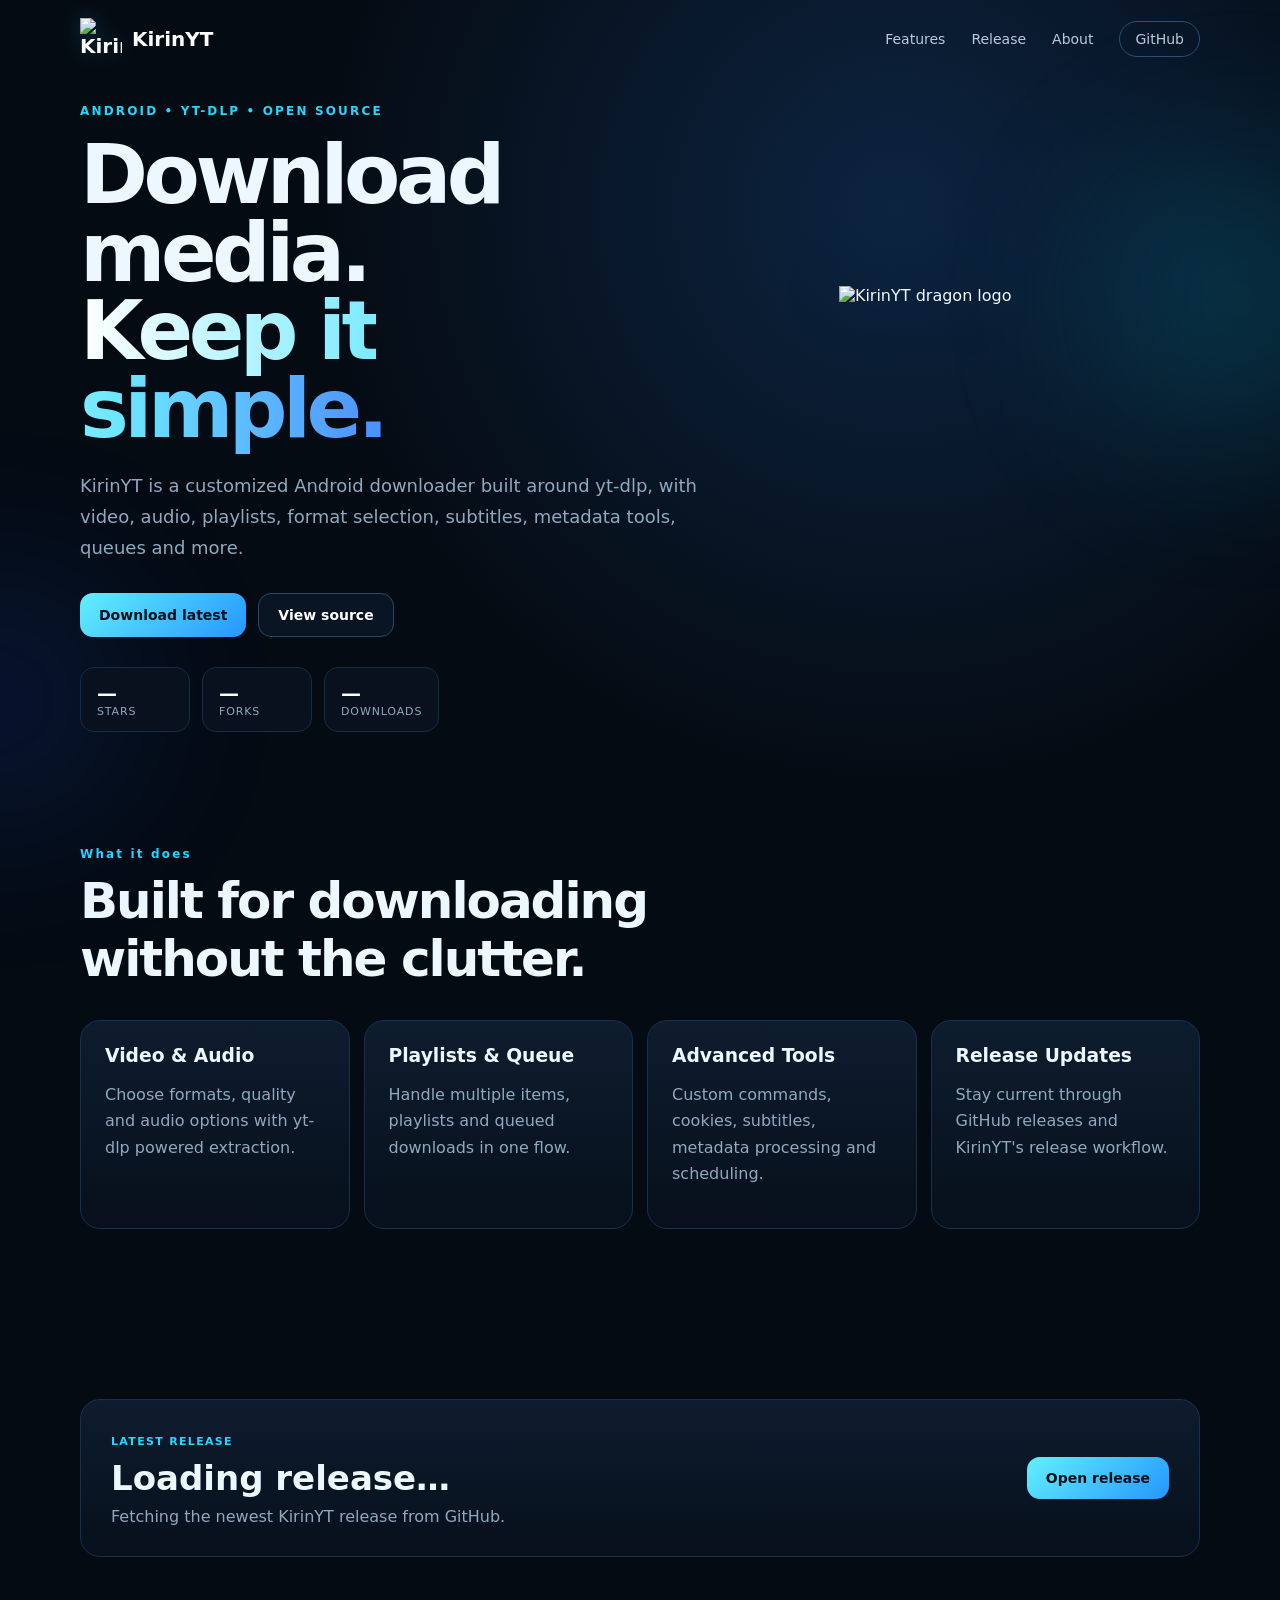
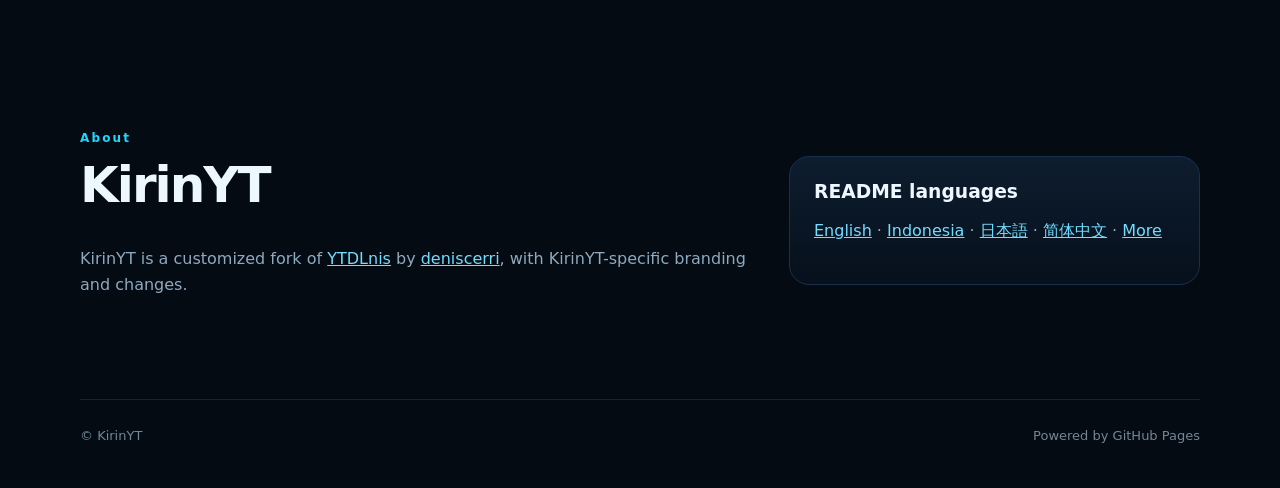
==== site/index.html @ 7d74df69 "pages: use stable KirinYT logo source" ====
<!doctype html>
<html lang="en">
<head>
  <meta charset="utf-8">
  <meta name="viewport" content="width=device-width,initial-scale=1">
  <meta name="theme-color" content="#07111f">
  <meta name="description" content="KirinYT — Android video and audio downloader powered by yt-dlp.">
  <title>KirinYT</title>
  <link rel="icon" href="https://raw.githubusercontent.com/Lanzkila/KirinYT/main/app/src/main/res/drawable/kirinyt_readme_logo.webp" type="image/webp">
  <link rel="stylesheet" href="./style.css">
</head>
<body>
  <div class="glow glow-a"></div><div class="glow glow-b"></div>
  <header class="nav wrap">
    <a class="brand" href="./"><img src="https://raw.githubusercontent.com/Lanzkila/KirinYT/main/app/src/main/res/drawable/kirinyt_readme_logo.webp" alt="KirinYT"><span>KirinYT</span></a>
    <nav>
      <a href="#features">Features</a>
      <a href="#release">Release</a>
      <a href="#about">About</a>
      <a class="nav-github" href="https://github.com/Lanzkila/KirinYT">GitHub</a>
    </nav>
  </header>

  <main>
    <section class="hero wrap">
      <div class="hero-copy">
        <div class="eyebrow">ANDROID • YT-DLP • OPEN SOURCE</div>
        <h1>Download media.<br><span>Keep it simple.</span></h1>
        <p>KirinYT is a customized Android downloader built around yt-dlp, with video, audio, playlists, format selection, subtitles, metadata tools, queues and more.</p>
        <div class="actions">
          <a id="downloadBtn" class="btn primary" href="https://github.com/Lanzkila/KirinYT/releases/latest">Download latest</a>
          <a class="btn ghost" href="https://github.com/Lanzkila/KirinYT">View source</a>
        </div>
        <div class="stats">
          <a href="https://github.com/Lanzkila/KirinYT/stargazers"><b id="stars">—</b><span>Stars</span></a>
          <a href="https://github.com/Lanzkila/KirinYT/forks"><b id="forks">—</b><span>Forks</span></a>
          <a href="https://github.com/Lanzkila/KirinYT/releases"><b id="downloads">—</b><span>Downloads</span></a>
        </div>
      </div>
      <div class="hero-art">
        <div class="logo-shell"><img src="https://raw.githubusercontent.com/Lanzkila/KirinYT/main/app/src/main/res/drawable/kirinyt_readme_logo.webp" alt="KirinYT dragon logo"></div>
      </div>
    </section>

    <section id="features" class="section wrap">
      <div class="section-head"><span>What it does</span><h2>Built for downloading without the clutter.</h2></div>
      <div class="grid">
        <article><h3>Video & Audio</h3><p>Choose formats, quality and audio options with yt-dlp powered extraction.</p></article>
        <article><h3>Playlists & Queue</h3><p>Handle multiple items, playlists and queued downloads in one flow.</p></article>
        <article><h3>Advanced Tools</h3><p>Custom commands, cookies, subtitles, metadata processing and scheduling.</p></article>
        <article><h3>Release Updates</h3><p>Stay current through GitHub releases and KirinYT's release workflow.</p></article>
      </div>
    </section>

    <section id="release" class="section wrap">
      <div class="release-card">
        <div>
          <span class="pill">LATEST RELEASE</span>
          <h2 id="releaseName">Loading release…</h2>
          <p id="releaseDate">Fetching the newest KirinYT release from GitHub.</p>
        </div>
        <a id="releaseLink" class="btn primary" href="https://github.com/Lanzkila/KirinYT/releases">Open release</a>
      </div>
    </section>

    <section id="about" class="section wrap two-col">
      <div>
        <div class="section-head"><span>About</span><h2>KirinYT</h2></div>
        <p>KirinYT is a customized fork of <a href="https://github.com/deniscerri/ytdlnis">YTDLnis</a> by <a href="https://github.com/deniscerri">deniscerri</a>, with KirinYT-specific branding and changes.</p>
      </div>
      <div class="languages">
        <h3>README languages</h3>
        <p><a href="https://github.com/Lanzkila/KirinYT/blob/main/README.md">English</a> · <a href="https://github.com/Lanzkila/KirinYT/blob/main/README-id.md">Indonesia</a> · <a href="https://github.com/Lanzkila/KirinYT/blob/main/README-ja.md">日本語</a> · <a href="https://github.com/Lanzkila/KirinYT/blob/main/README-zh_CN.md">简体中文</a> · <a href="https://github.com/Lanzkila/KirinYT">More</a></p>
      </div>
    </section>
  </main>

  <footer class="wrap"><span>© KirinYT</span><span>Powered by GitHub Pages</span></footer>
  <script src="./app.js"></script>
</body>
</html>
---- site/style.css ----
:root{--bg:#050b13;--panel:#0a1422;--line:#17314d;--text:#edf7ff;--muted:#8fa9bf;--cyan:#20d9ff;--blue:#2187ff}*{box-sizing:border-box}html{scroll-behavior:smooth}body{margin:0;background:radial-gradient(circle at 70% 10%,#0c2440 0,transparent 28%),var(--bg);color:var(--text);font-family:Inter,ui-sans-serif,system-ui,-apple-system,Segoe UI,sans-serif;overflow-x:hidden}.wrap{width:min(1120px,calc(100% - 40px));margin:auto}.nav{height:78px;display:flex;align-items:center;justify-content:space-between;position:relative;z-index:5}.brand{display:flex;align-items:center;gap:10px;color:white;text-decoration:none;font-weight:800;font-size:20px}.brand img{width:42px;height:42px;object-fit:contain;display:block;filter:drop-shadow(0 0 10px rgba(32,217,255,.22))}.nav nav{display:flex;gap:26px;align-items:center}.nav nav a{color:#b9cadd;text-decoration:none;font-size:14px}.nav-github{border:1px solid #285177;border-radius:999px;padding:9px 15px}.hero{min-height:680px;display:grid;grid-template-columns:1.15fr .85fr;align-items:center;gap:40px;position:relative}.eyebrow,.section-head span{color:var(--cyan);font-size:12px;letter-spacing:.18em;font-weight:800}.hero h1{font-size:clamp(48px,7vw,82px);line-height:.95;margin:18px 0 24px;letter-spacing:-.055em}.hero h1 span{background:linear-gradient(90deg,#fff,#6de8ff 55%,#4c8fff);-webkit-background-clip:text;color:transparent}.hero p{max-width:680px;color:var(--muted);font-size:18px;line-height:1.7}.actions{display:flex;gap:12px;margin:30px 0}.btn{display:inline-flex;align-items:center;justify-content:center;padding:13px 19px;border-radius:13px;text-decoration:none;font-weight:800;font-size:14px}.primary{color:#001019;background:linear-gradient(135deg,#63efff,#2597ff)}.ghost{color:white;border:1px solid #284866;background:#091522}.stats{display:flex;gap:12px;flex-wrap:wrap}.stats a{min-width:110px;padding:13px 16px;border:1px solid #152e46;border-radius:14px;background:#08111d;color:white;text-decoration:none;display:flex;flex-direction:column}.stats b{font-size:20px}.stats span{font-size:11px;color:var(--muted);text-transform:uppercase;letter-spacing:.08em}.hero-art{display:flex;justify-content:center;align-items:center}.logo-shell{width:min(280px,68vw);aspect-ratio:1;display:grid;place-items:center;filter:drop-shadow(0 0 44px rgba(26,182,255,.24))}.logo-shell img{width:94%;height:94%;object-fit:contain;display:block}.section{padding:85px 0}.section-head h2{font-size:clamp(30px,4vw,50px);max-width:760px;margin:10px 0 32px;letter-spacing:-.04em}.grid{display:grid;grid-template-columns:repeat(4,1fr);gap:14px}.grid article,.release-card,.languages{background:linear-gradient(180deg,rgba(14,29,48,.95),rgba(7,16,28,.95));border:1px solid var(--line);border-radius:20px}.grid article{padding:24px;min-height:190px}.grid h3,.languages h3{margin:0 0 12px}.grid p,.two-col p,.languages p{color:var(--muted);line-height:1.65}.release-card{padding:30px;display:flex;justify-content:space-between;align-items:center;gap:24px}.release-card h2{margin:9px 0;font-size:34px}.release-card p{margin:0;color:var(--muted)}.pill{font-size:11px;color:var(--cyan);font-weight:800;letter-spacing:.12em}.two-col{display:grid;grid-template-columns:1.25fr .75fr;gap:24px}.two-col a{color:#72ddff}.languages{padding:24px;align-self:center}footer{border-top:1px solid #11253a;padding:28px 0 45px;color:#70879a;display:flex;justify-content:space-between;font-size:13px}.glow{position:fixed;border-radius:50%;filter:blur(90px);pointer-events:none;opacity:.17}.glow-a{width:280px;height:280px;background:#00d9ff;right:-100px;top:160px}.glow-b{width:240px;height:240px;background:#165dff;left:-120px;bottom:80px}@media(max-width:850px){.nav nav a:not(.nav-github){display:none}.hero{grid-template-columns:1fr;text-align:center;padding:55px 0}.hero-copy{order:2}.hero-art{order:1}.hero-art .logo-shell{width:190px}.hero p{margin-left:auto;margin-right:auto}.actions,.stats{justify-content:center}.grid{grid-template-columns:1fr 1fr}.two-col{grid-template-columns:1fr}.release-card{align-items:flex-start;flex-direction:column}}@media(max-width:520px){.wrap{width:min(100% - 28px,1120px)}.hero{min-height:auto}.hero h1{font-size:46px}.hero p{font-size:16px}.grid{grid-template-columns:1fr}.actions{flex-direction:column}.actions .btn{width:100%}.stats a{flex:1}.section{padding:60px 0}.release-card h2{font-size:28px}}
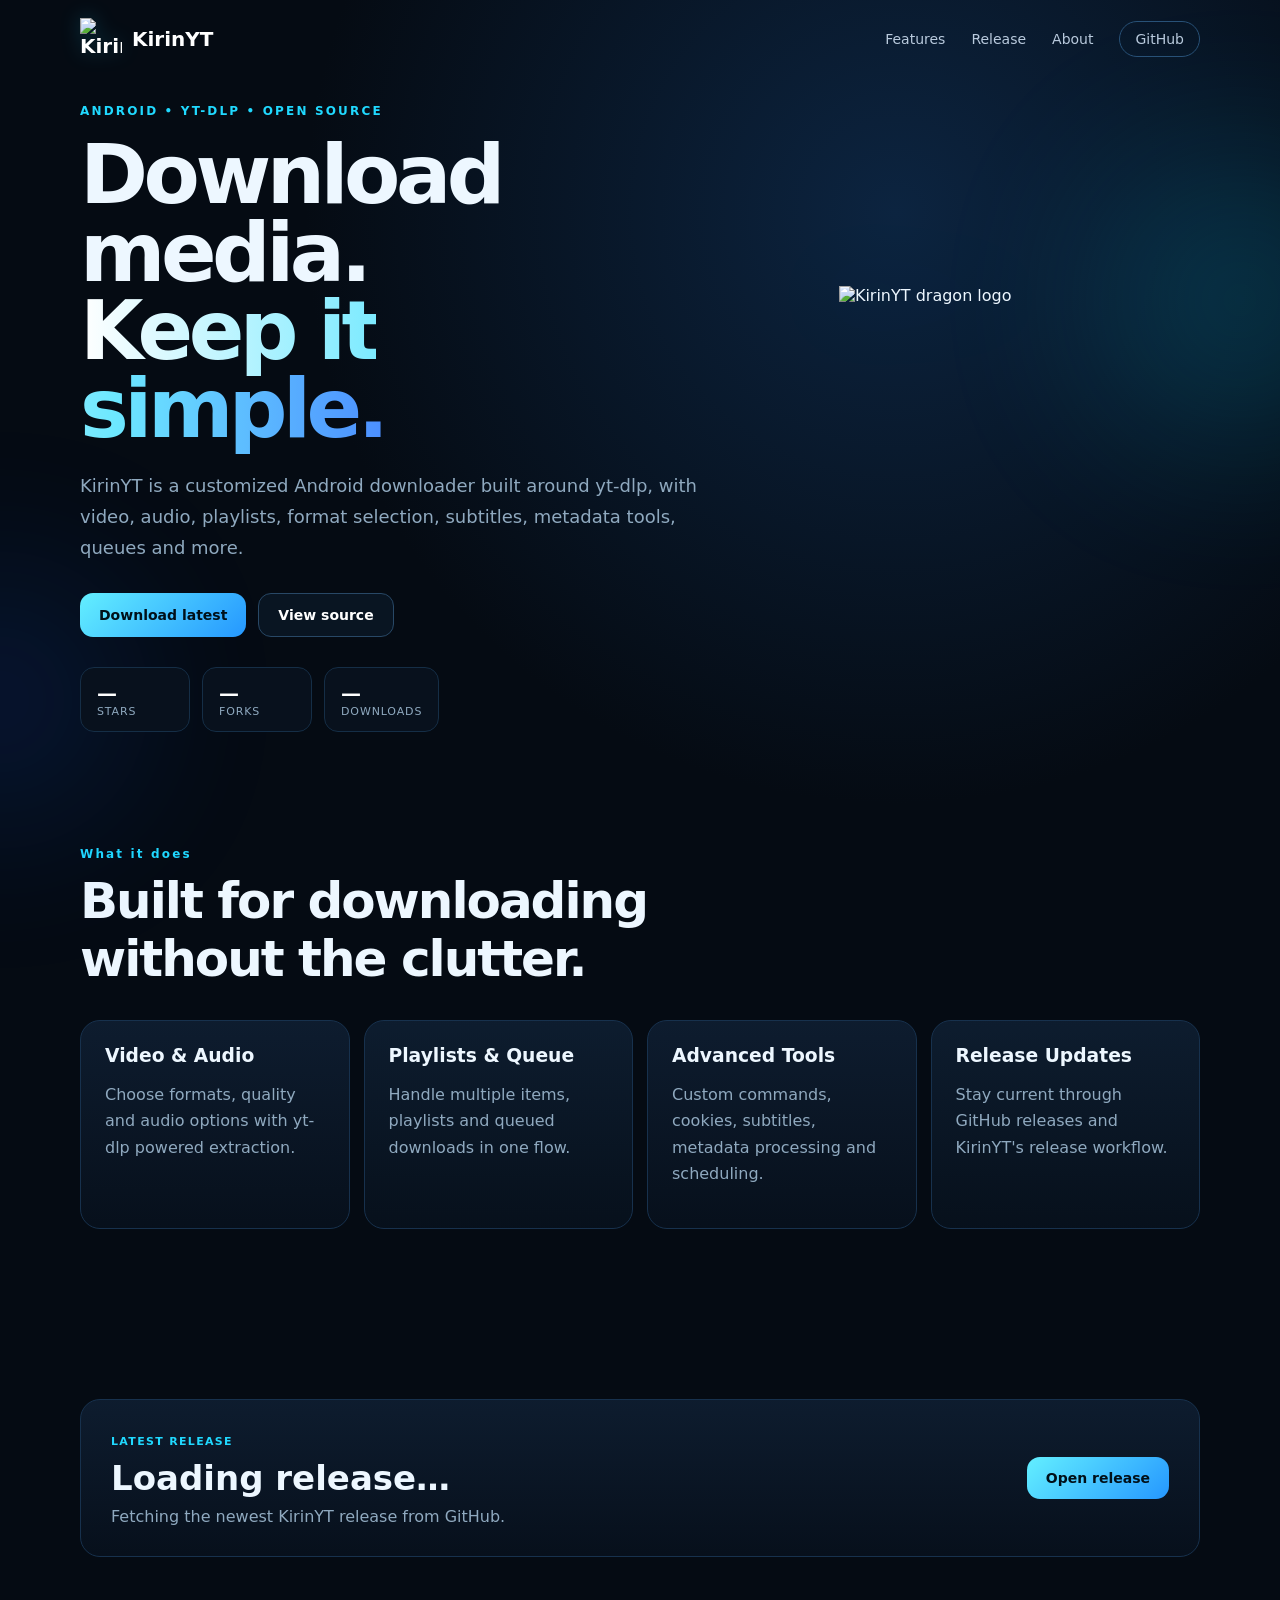
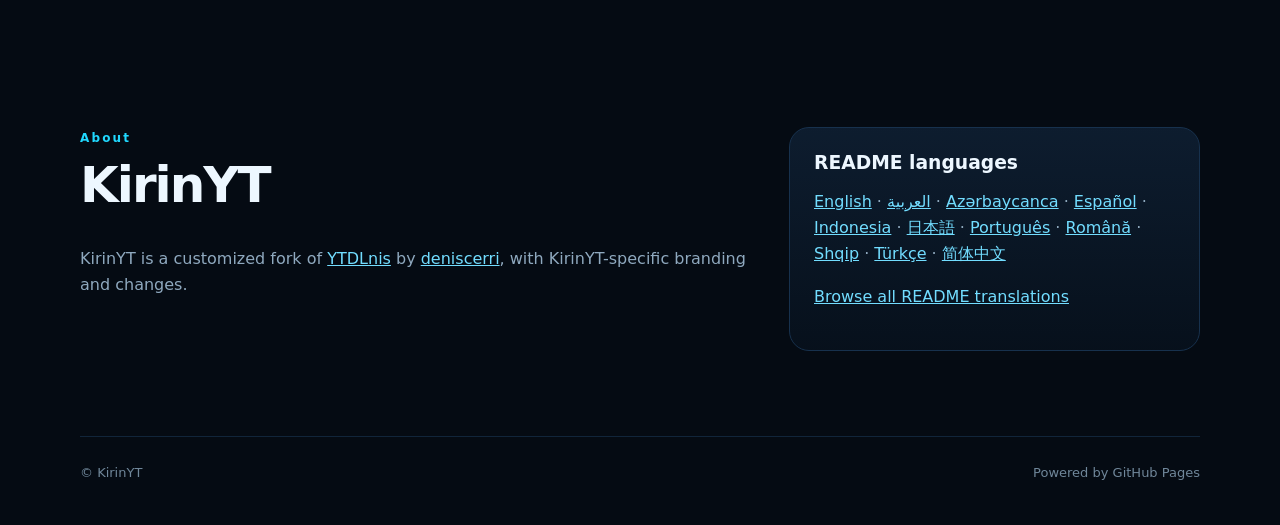
==== commit 64d3f588: "fix(site): point README language links to translation folder" ====
--- a/site/index.html
+++ b/site/index.html
@@ -70,7 +70,8 @@
       </div>
       <div class="languages">
         <h3>README languages</h3>
-        <p><a href="https://github.com/Lanzkila/KirinYT/blob/main/README.md">English</a> · <a href="https://github.com/Lanzkila/KirinYT/blob/main/README-id.md">Indonesia</a> · <a href="https://github.com/Lanzkila/KirinYT/blob/main/README-ja.md">日本語</a> · <a href="https://github.com/Lanzkila/KirinYT/blob/main/README-zh_CN.md">简体中文</a> · <a href="https://github.com/Lanzkila/KirinYT">More</a></p>
+        <p><a href="https://github.com/Lanzkila/KirinYT/blob/main/README.md">English</a> · <a href="https://github.com/Lanzkila/KirinYT/blob/main/translation/README-ar.md">العربية</a> · <a href="https://github.com/Lanzkila/KirinYT/blob/main/translation/README-az.md">Azərbaycanca</a> · <a href="https://github.com/Lanzkila/KirinYT/blob/main/translation/README-es.md">Español</a> · <a href="https://github.com/Lanzkila/KirinYT/blob/main/translation/README-id.md">Indonesia</a> · <a href="https://github.com/Lanzkila/KirinYT/blob/main/translation/README-ja.md">日本語</a> · <a href="https://github.com/Lanzkila/KirinYT/blob/main/translation/README-pt.md">Português</a> · <a href="https://github.com/Lanzkila/KirinYT/blob/main/translation/README-ro.md">Română</a> · <a href="https://github.com/Lanzkila/KirinYT/blob/main/translation/README-sq.md">Shqip</a> · <a href="https://github.com/Lanzkila/KirinYT/blob/main/translation/README-tr.md">Türkçe</a> · <a href="https://github.com/Lanzkila/KirinYT/blob/main/translation/README-zh_CN.md">简体中文</a></p>
+        <p><a href="https://github.com/Lanzkila/KirinYT/blob/main/translation/README.md">Browse all README translations</a></p>
       </div>
     </section>
   </main>
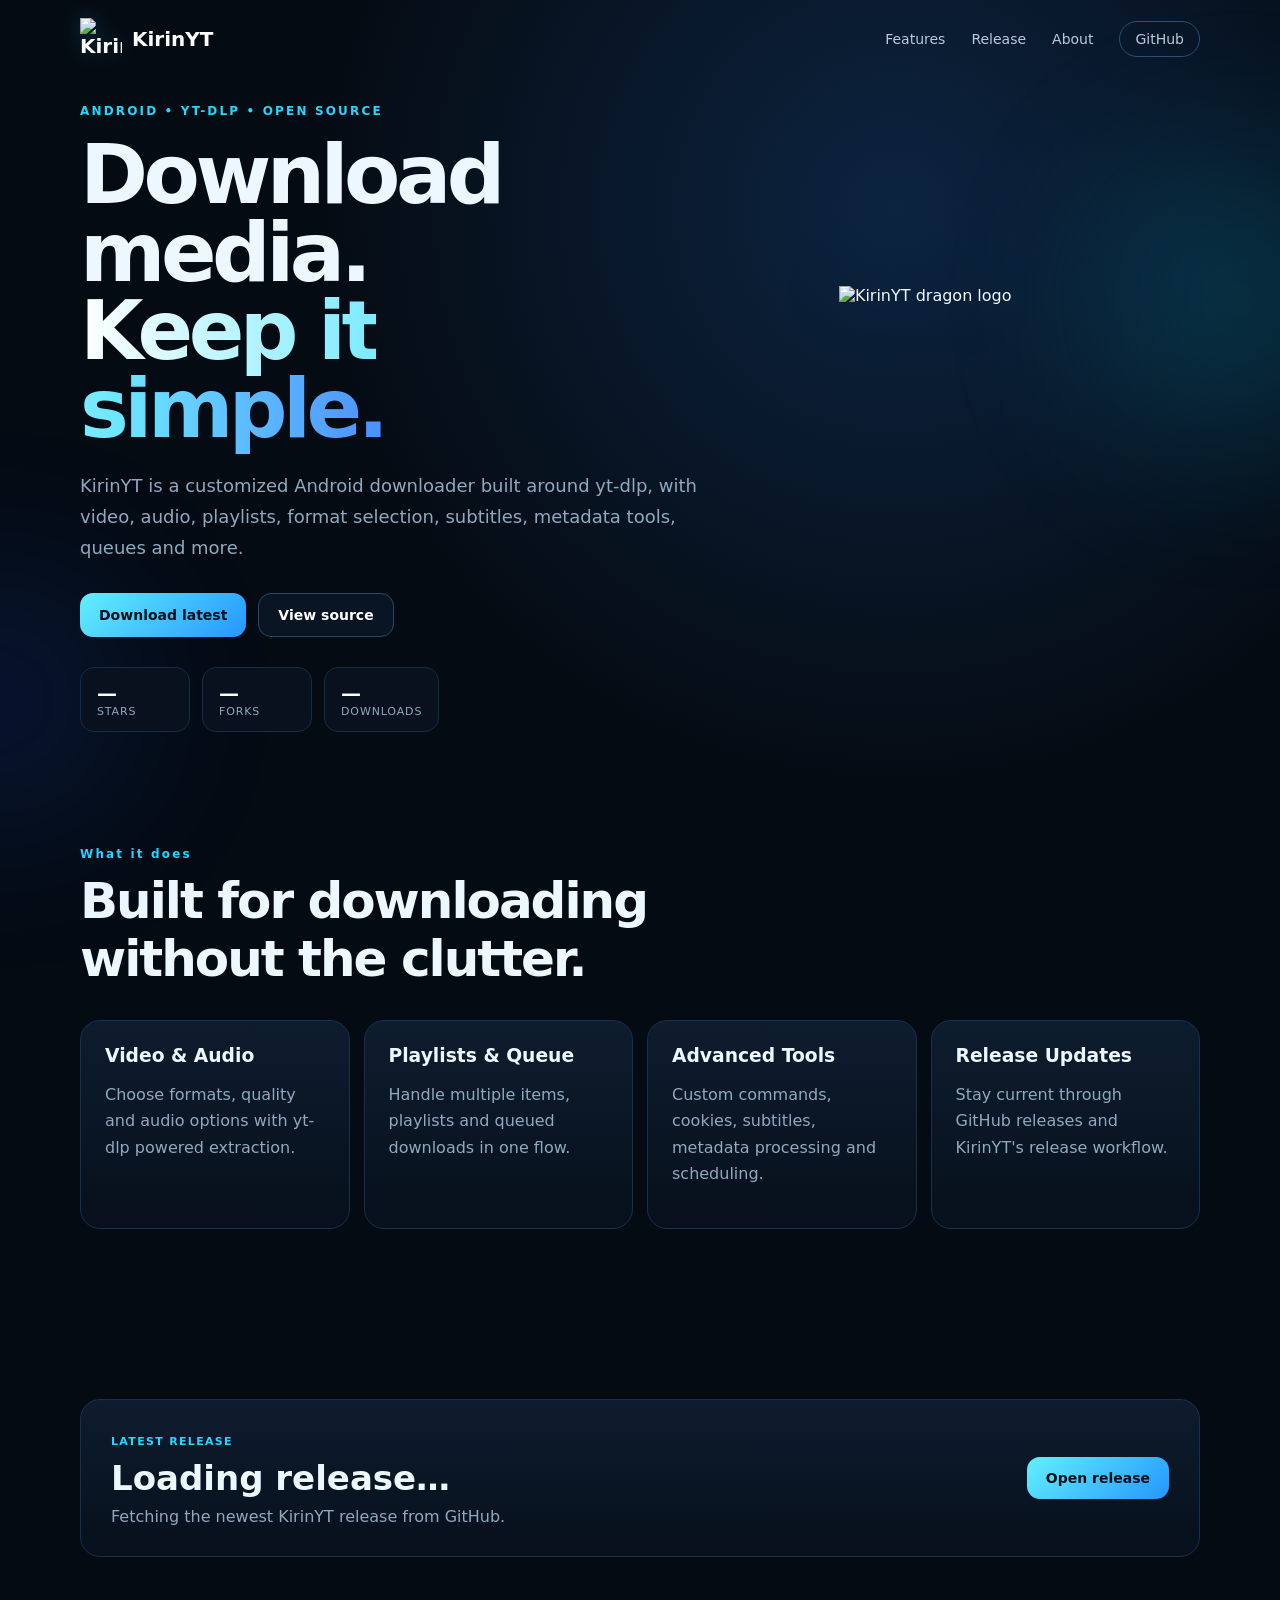
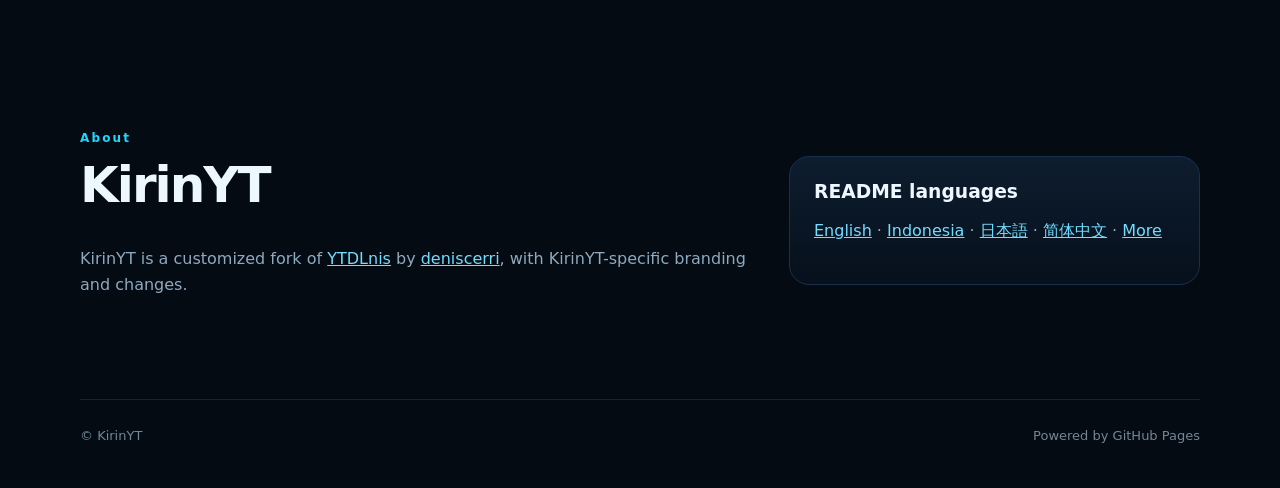
==== commit 324d81e6: "revert: restore website README links" ====
--- a/site/index.html
+++ b/site/index.html
@@ -70,8 +70,7 @@
       </div>
       <div class="languages">
         <h3>README languages</h3>
-        <p><a href="https://github.com/Lanzkila/KirinYT/blob/main/README.md">English</a> · <a href="https://github.com/Lanzkila/KirinYT/blob/main/translation/README-ar.md">العربية</a> · <a href="https://github.com/Lanzkila/KirinYT/blob/main/translation/README-az.md">Azərbaycanca</a> · <a href="https://github.com/Lanzkila/KirinYT/blob/main/translation/README-es.md">Español</a> · <a href="https://github.com/Lanzkila/KirinYT/blob/main/translation/README-id.md">Indonesia</a> · <a href="https://github.com/Lanzkila/KirinYT/blob/main/translation/README-ja.md">日本語</a> · <a href="https://github.com/Lanzkila/KirinYT/blob/main/translation/README-pt.md">Português</a> · <a href="https://github.com/Lanzkila/KirinYT/blob/main/translation/README-ro.md">Română</a> · <a href="https://github.com/Lanzkila/KirinYT/blob/main/translation/README-sq.md">Shqip</a> · <a href="https://github.com/Lanzkila/KirinYT/blob/main/translation/README-tr.md">Türkçe</a> · <a href="https://github.com/Lanzkila/KirinYT/blob/main/translation/README-zh_CN.md">简体中文</a></p>
-        <p><a href="https://github.com/Lanzkila/KirinYT/blob/main/translation/README.md">Browse all README translations</a></p>
+        <p><a href="https://github.com/Lanzkila/KirinYT/blob/main/README.md">English</a> · <a href="https://github.com/Lanzkila/KirinYT/blob/main/README-id.md">Indonesia</a> · <a href="https://github.com/Lanzkila/KirinYT/blob/main/README-ja.md">日本語</a> · <a href="https://github.com/Lanzkila/KirinYT/blob/main/README-zh_CN.md">简体中文</a> · <a href="https://github.com/Lanzkila/KirinYT">More</a></p>
       </div>
     </section>
   </main>
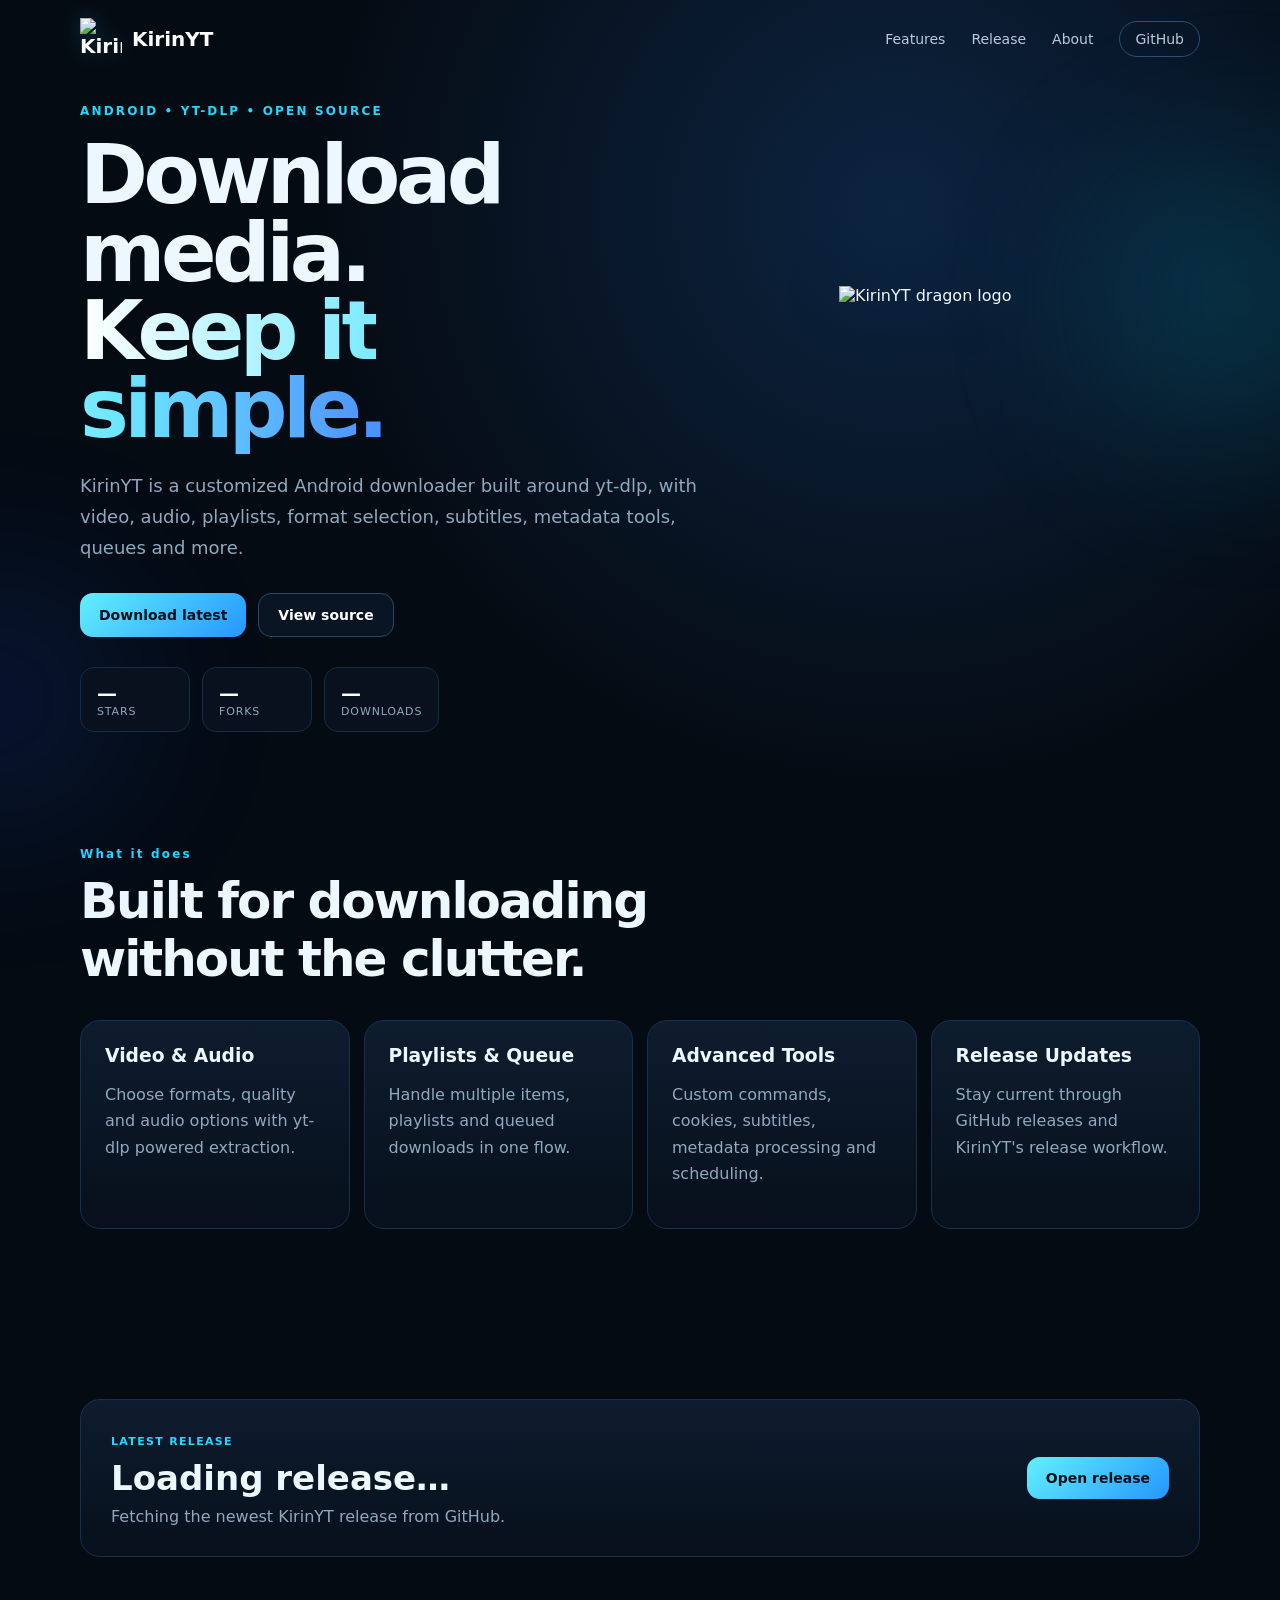
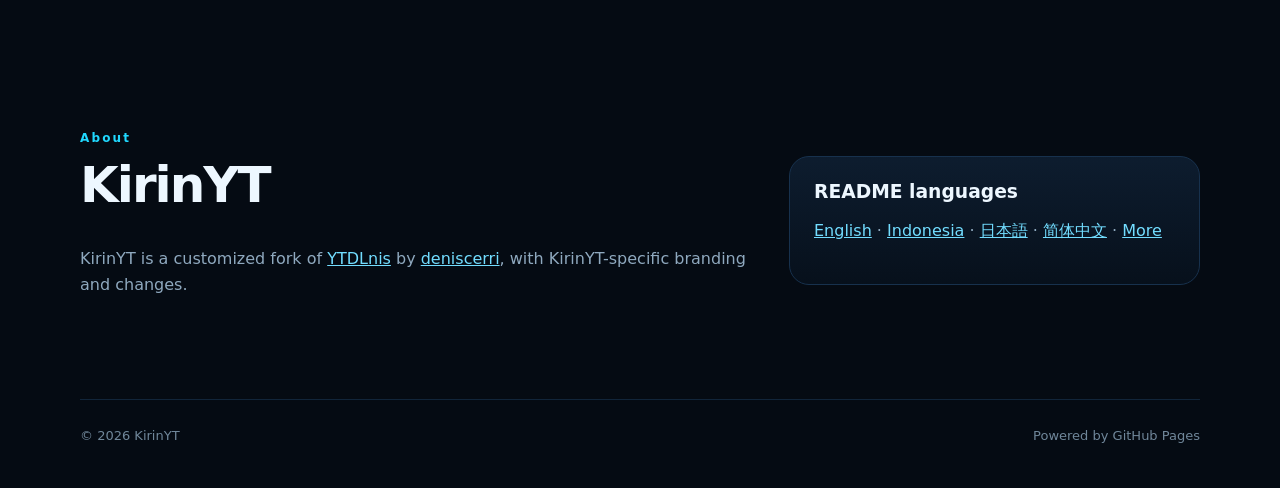
==== commit 0aca28a3: "site: add current year beside KirinYT footer" ====
--- a/site/index.html
+++ b/site/index.html
@@ -70,12 +70,12 @@
       </div>
       <div class="languages">
         <h3>README languages</h3>
-        <p><a href="https://github.com/Lanzkila/KirinYT/blob/main/README.md">English</a> · <a href="https://github.com/Lanzkila/KirinYT/blob/main/README-id.md">Indonesia</a> · <a href="https://github.com/Lanzkila/KirinYT/blob/main/README-ja.md">日本語</a> · <a href="https://github.com/Lanzkila/KirinYT/blob/main/README-zh_CN.md">简体中文</a> · <a href="https://github.com/Lanzkila/KirinYT">More</a></p>
+        <p><a href="https://github.com/Lanzkila/KirinYT/blob/main/README.md">English</a> · <a href="https://github.com/Lanzkila/KirinYT/blob/main/translation/README-id.md">Indonesia</a> · <a href="https://github.com/Lanzkila/KirinYT/blob/main/translation/README-ja.md">日本語</a> · <a href="https://github.com/Lanzkila/KirinYT/blob/main/translation/README-zh_CN.md">简体中文</a> · <a href="https://github.com/Lanzkila/KirinYT/blob/main/translation/README.md">More</a></p>
       </div>
     </section>
   </main>
 
-  <footer class="wrap"><span>© KirinYT</span><span>Powered by GitHub Pages</span></footer>
+  <footer class="wrap"><span>© <span id="copyrightYear">2026</span> KirinYT</span><span>Powered by GitHub Pages</span></footer>
   <script src="./app.js"></script>
 </body>
 </html>
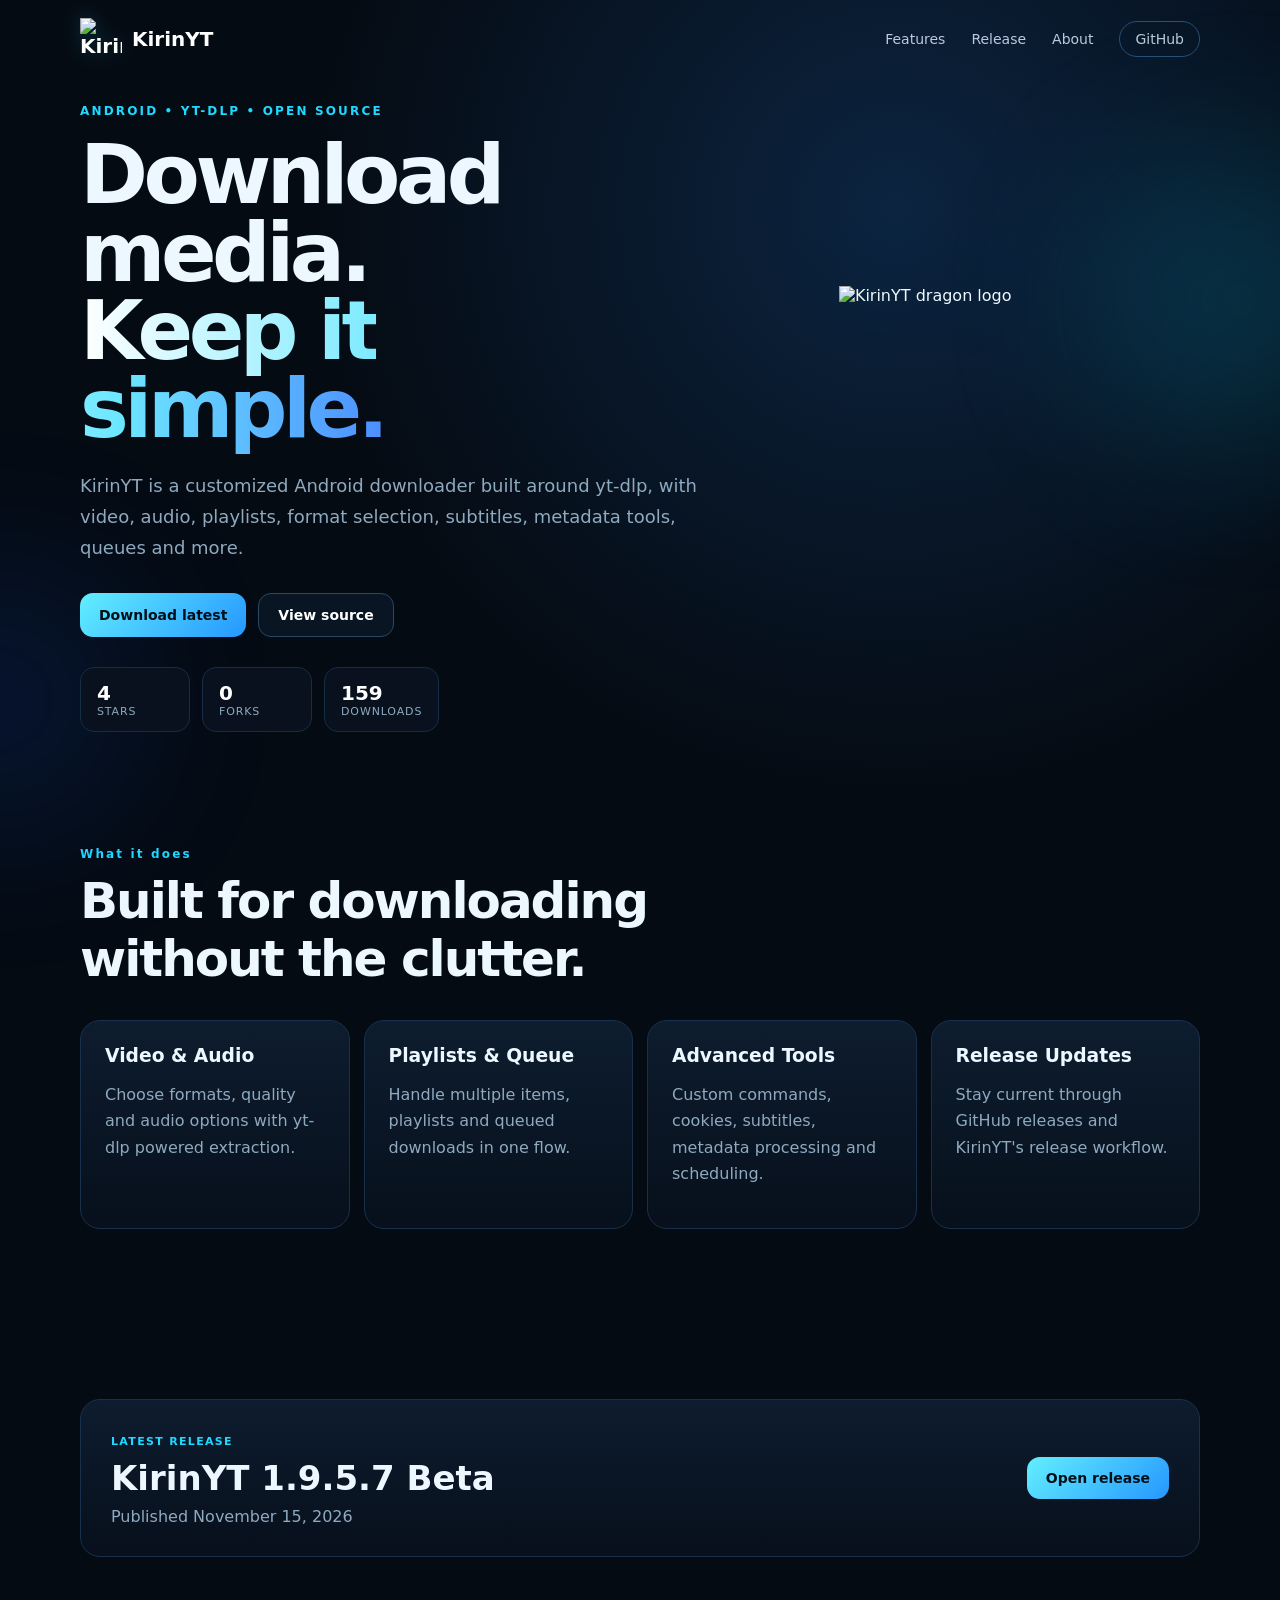
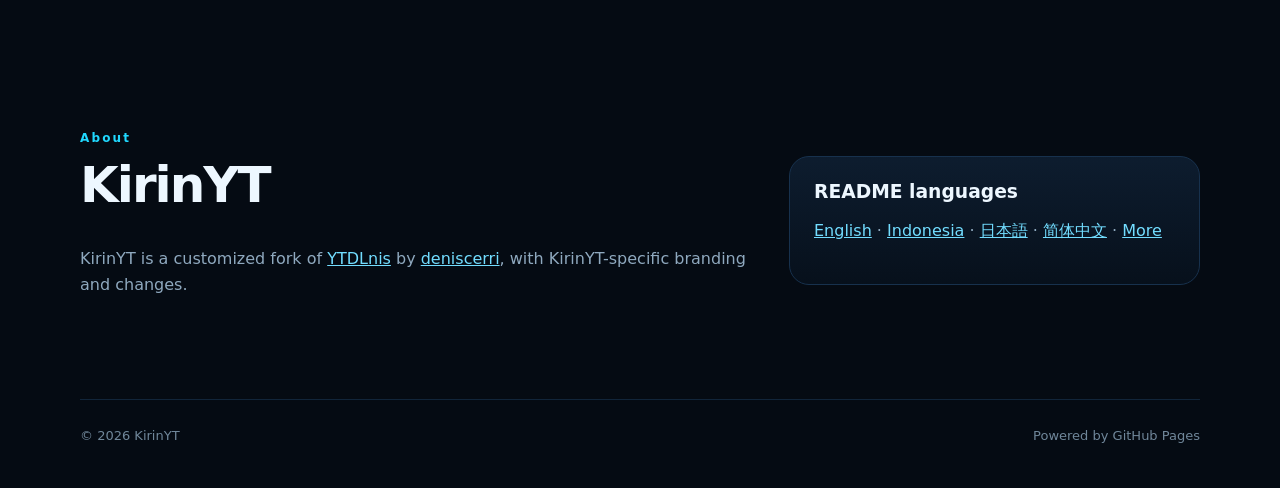
==== commit 41ee389c: "fix(site): keep release and stats visible when API requests fail" ====
--- a/site/index.html
+++ b/site/index.html
@@ -28,13 +28,13 @@
         <h1>Download media.<br><span>Keep it simple.</span></h1>
         <p>KirinYT is a customized Android downloader built around yt-dlp, with video, audio, playlists, format selection, subtitles, metadata tools, queues and more.</p>
         <div class="actions">
-          <a id="downloadBtn" class="btn primary" href="https://github.com/Lanzkila/KirinYT/releases/latest">Download latest</a>
+          <a id="downloadBtn" class="btn primary" href="https://github.com/Lanzkila/KirinYT/releases/tag/v1.9.5.7-beta">Download latest</a>
           <a class="btn ghost" href="https://github.com/Lanzkila/KirinYT">View source</a>
         </div>
         <div class="stats">
-          <a href="https://github.com/Lanzkila/KirinYT/stargazers"><b id="stars">—</b><span>Stars</span></a>
-          <a href="https://github.com/Lanzkila/KirinYT/forks"><b id="forks">—</b><span>Forks</span></a>
-          <a href="https://github.com/Lanzkila/KirinYT/releases"><b id="downloads">—</b><span>Downloads</span></a>
+          <a href="https://github.com/Lanzkila/KirinYT/stargazers"><b id="stars">4</b><span>Stars</span></a>
+          <a href="https://github.com/Lanzkila/KirinYT/forks"><b id="forks">0</b><span>Forks</span></a>
+          <a href="https://github.com/Lanzkila/KirinYT/releases"><b id="downloads">159</b><span>Downloads</span></a>
         </div>
       </div>
       <div class="hero-art">
@@ -56,10 +56,10 @@
       <div class="release-card">
         <div>
           <span class="pill">LATEST RELEASE</span>
-          <h2 id="releaseName">Loading release…</h2>
-          <p id="releaseDate">Fetching the newest KirinYT release from GitHub.</p>
+          <h2 id="releaseName">KirinYT 1.9.5.7 Beta</h2>
+          <p id="releaseDate">Published November 15, 2026</p>
         </div>
-        <a id="releaseLink" class="btn primary" href="https://github.com/Lanzkila/KirinYT/releases">Open release</a>
+        <a id="releaseLink" class="btn primary" href="https://github.com/Lanzkila/KirinYT/releases/tag/v1.9.5.7-beta">Open release</a>
       </div>
     </section>
 
@@ -76,6 +76,6 @@
   </main>
 
   <footer class="wrap"><span>© <span id="copyrightYear">2026</span> KirinYT</span><span>Powered by GitHub Pages</span></footer>
-  <script src="./app.js"></script>
+  <script src="./app.js?v=20261115-2"></script>
 </body>
 </html>
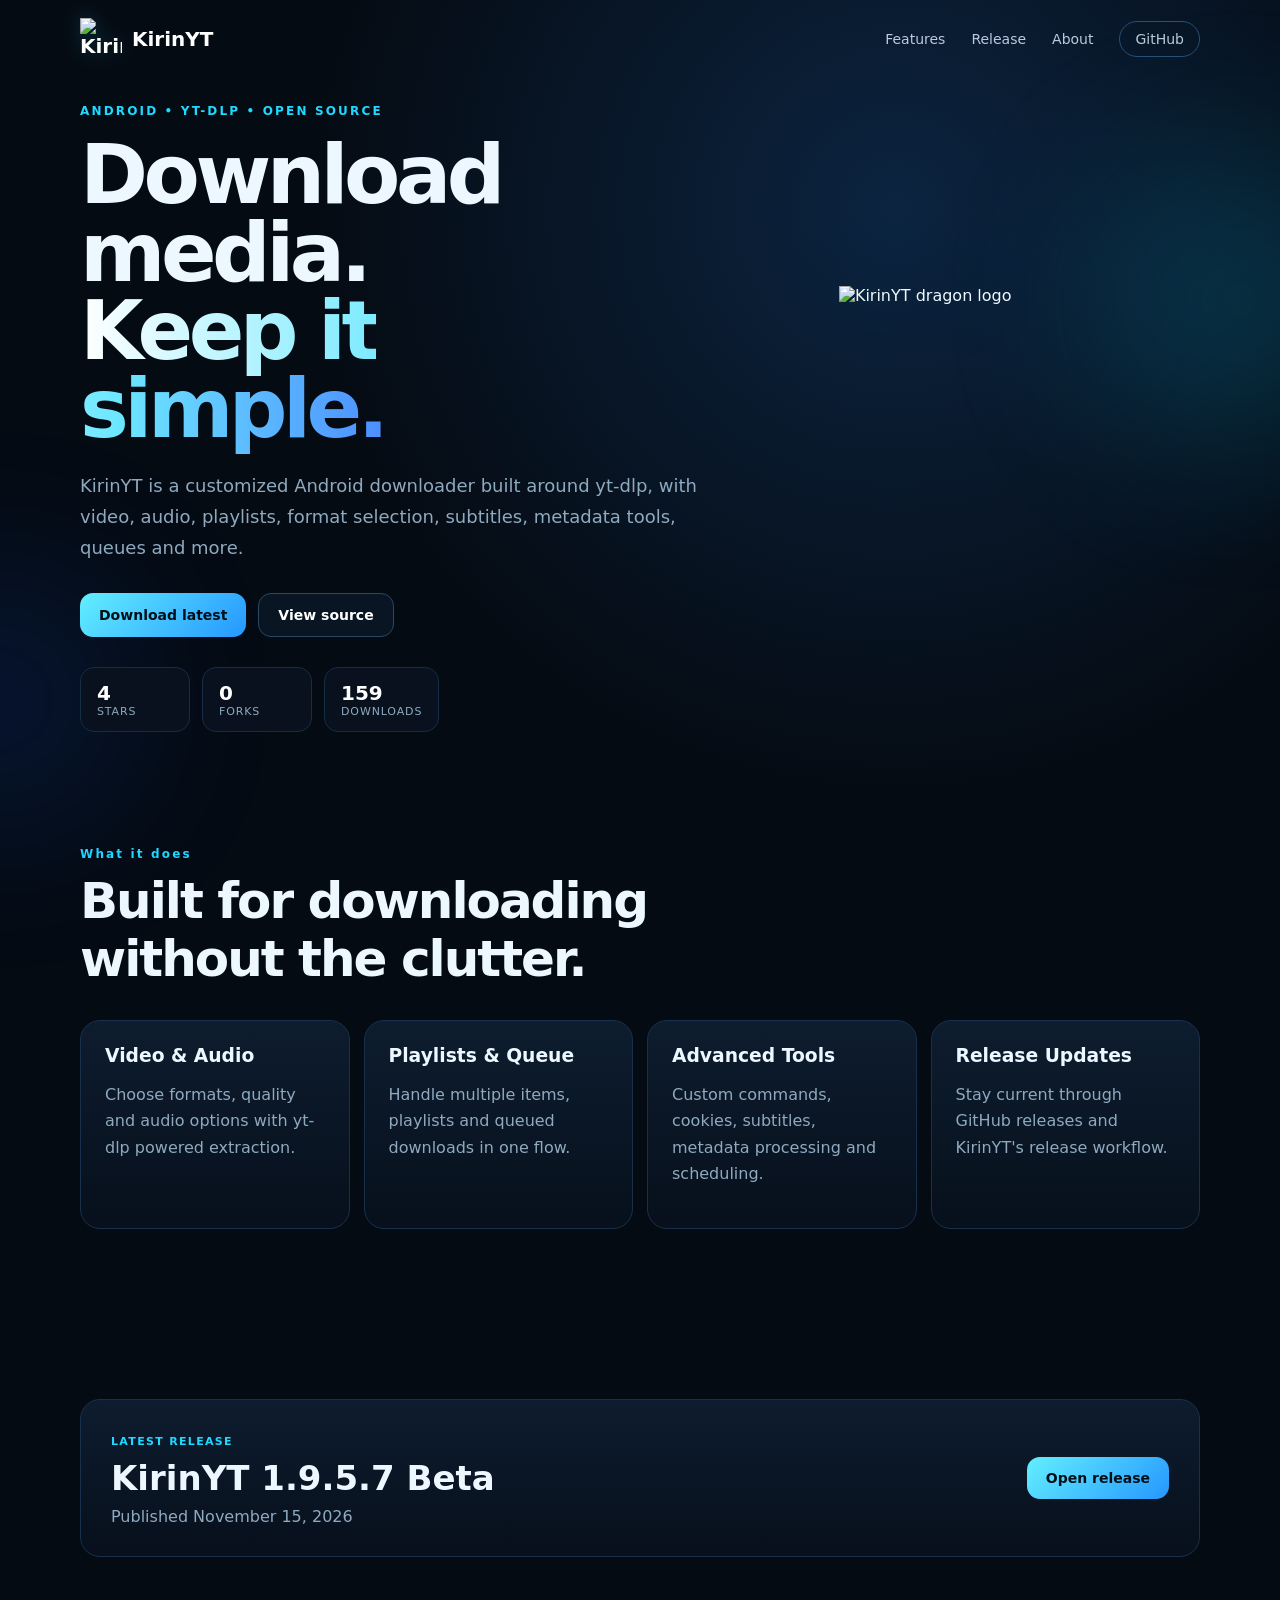
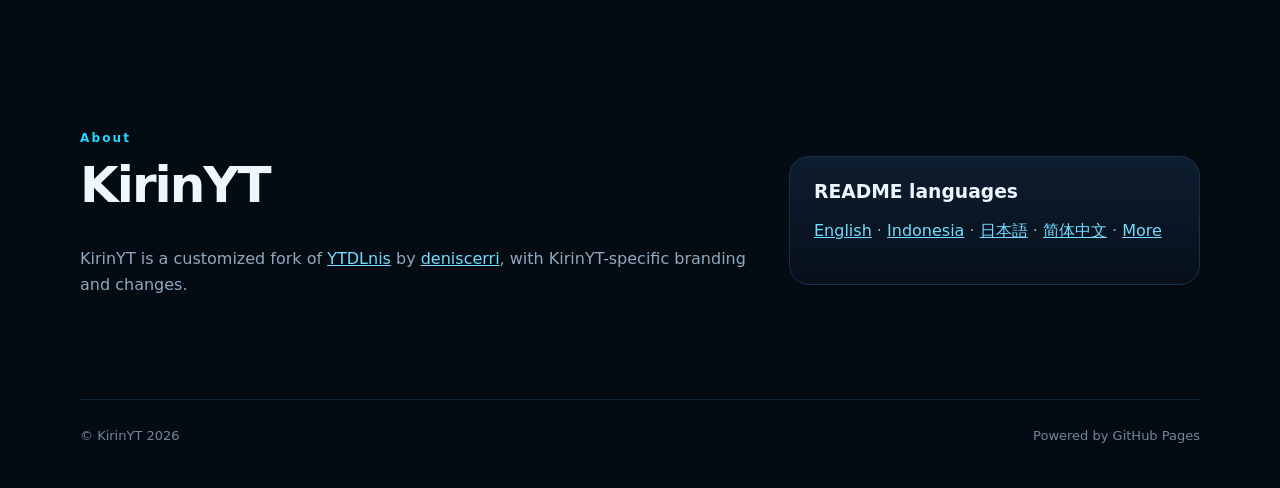
==== commit cc49c7e9: "site: place copyright year beside KirinYT branding" ====
--- a/site/index.html
+++ b/site/index.html
@@ -75,7 +75,7 @@
     </section>
   </main>
 
-  <footer class="wrap"><span>© <span id="copyrightYear">2026</span> KirinYT</span><span>Powered by GitHub Pages</span></footer>
+  <footer class="wrap"><span>© KirinYT <span id="copyrightYear">2026</span></span><span>Powered by GitHub Pages</span></footer>
   <script src="./app.js?v=20261115-2"></script>
 </body>
 </html>
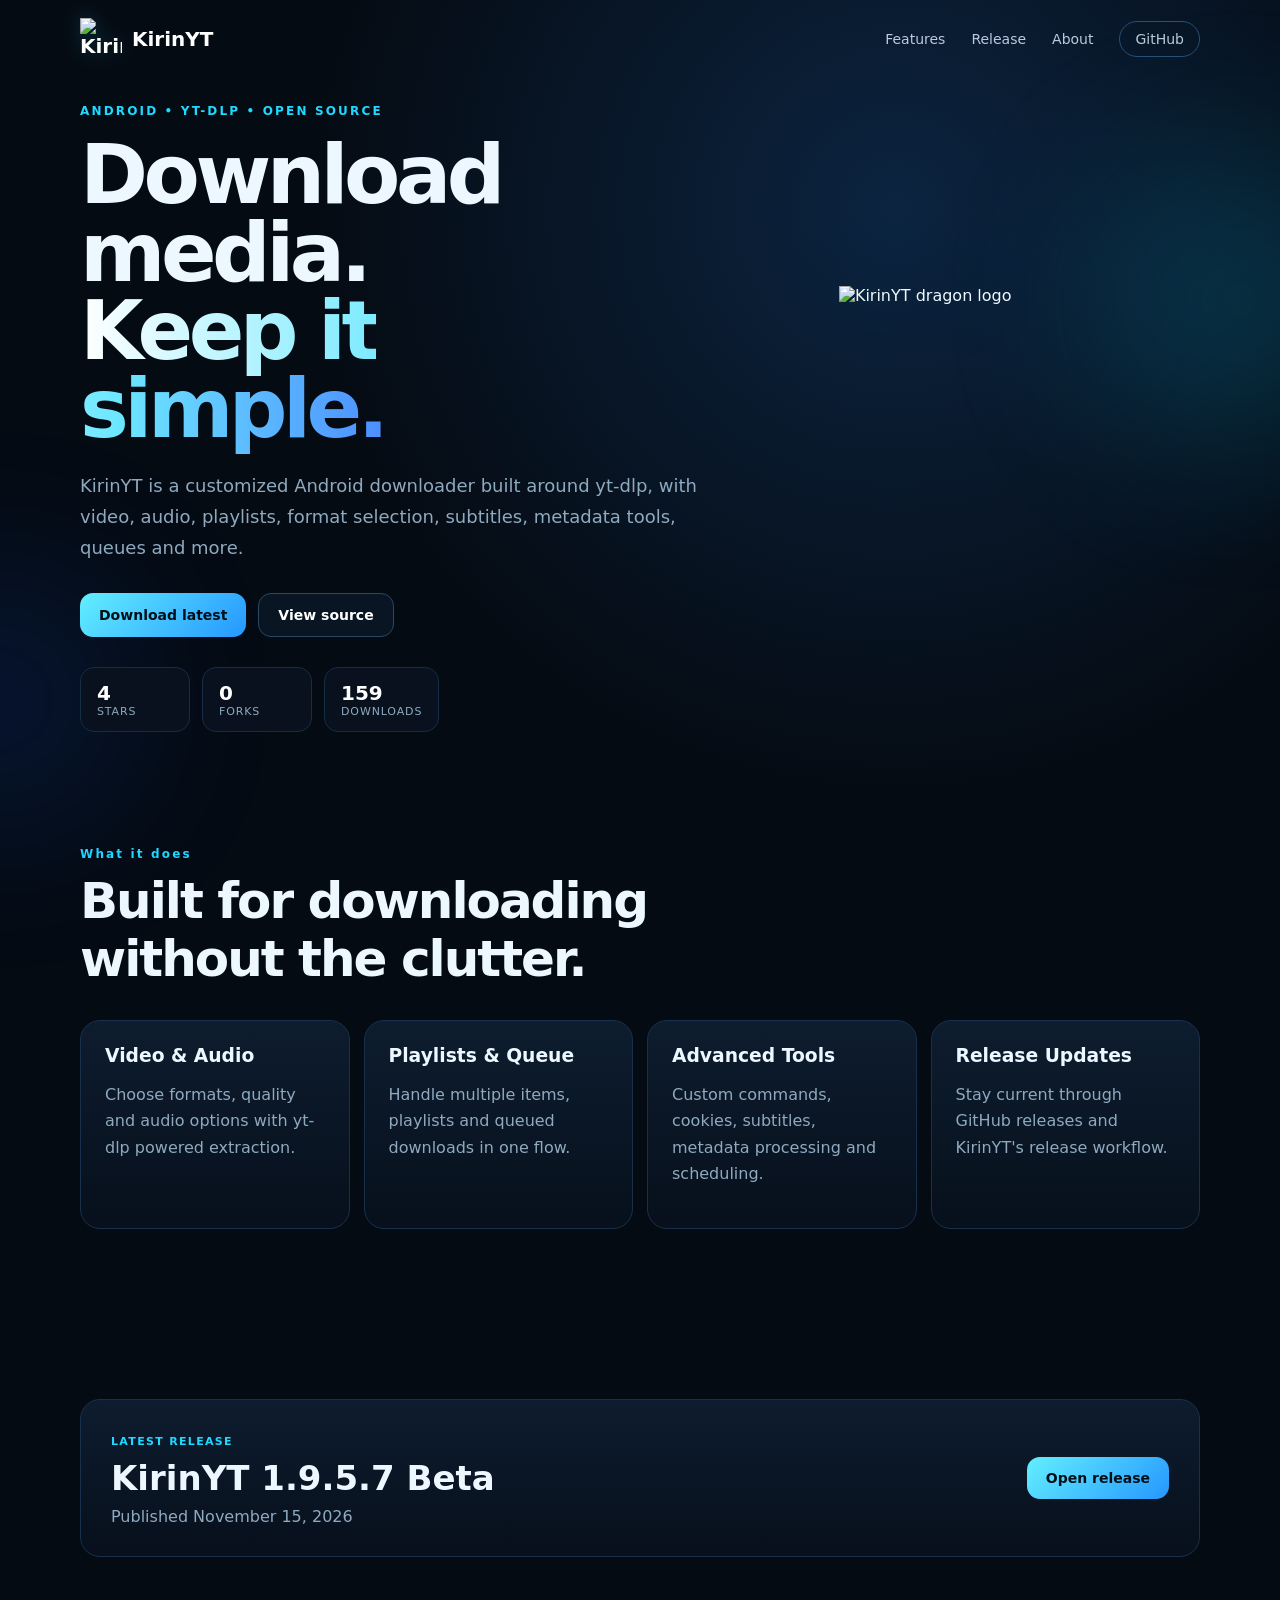
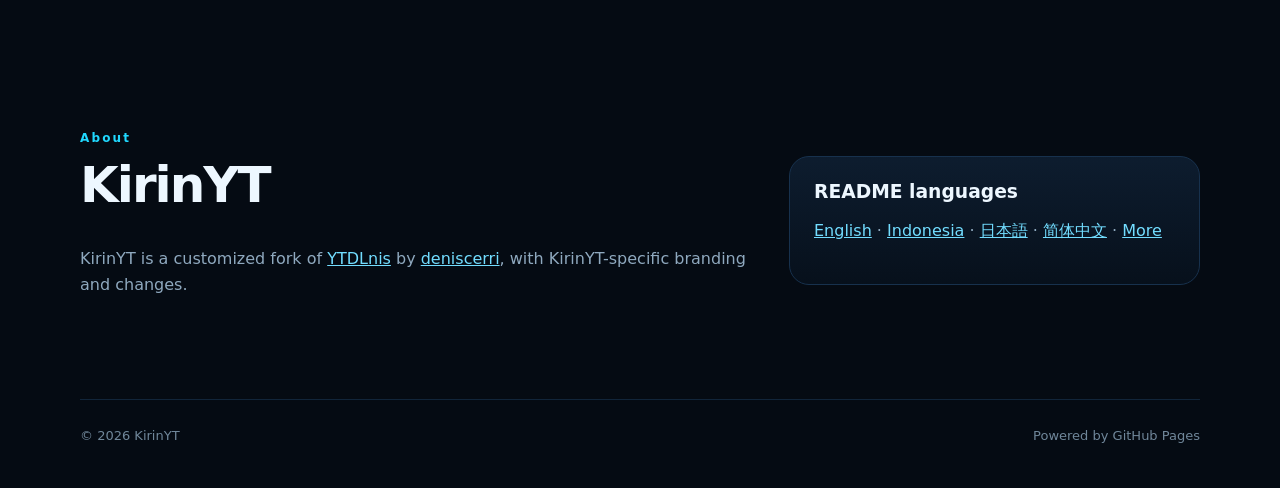
==== commit 2d0361a8: "site: restore copyright footer order" ====
--- a/site/index.html
+++ b/site/index.html
@@ -75,7 +75,7 @@
     </section>
   </main>
 
-  <footer class="wrap"><span>© KirinYT <span id="copyrightYear">2026</span></span><span>Powered by GitHub Pages</span></footer>
+  <footer class="wrap"><span>© <span id="copyrightYear">2026</span> KirinYT</span><span>Powered by GitHub Pages</span></footer>
   <script src="./app.js?v=20261115-2"></script>
 </body>
 </html>
